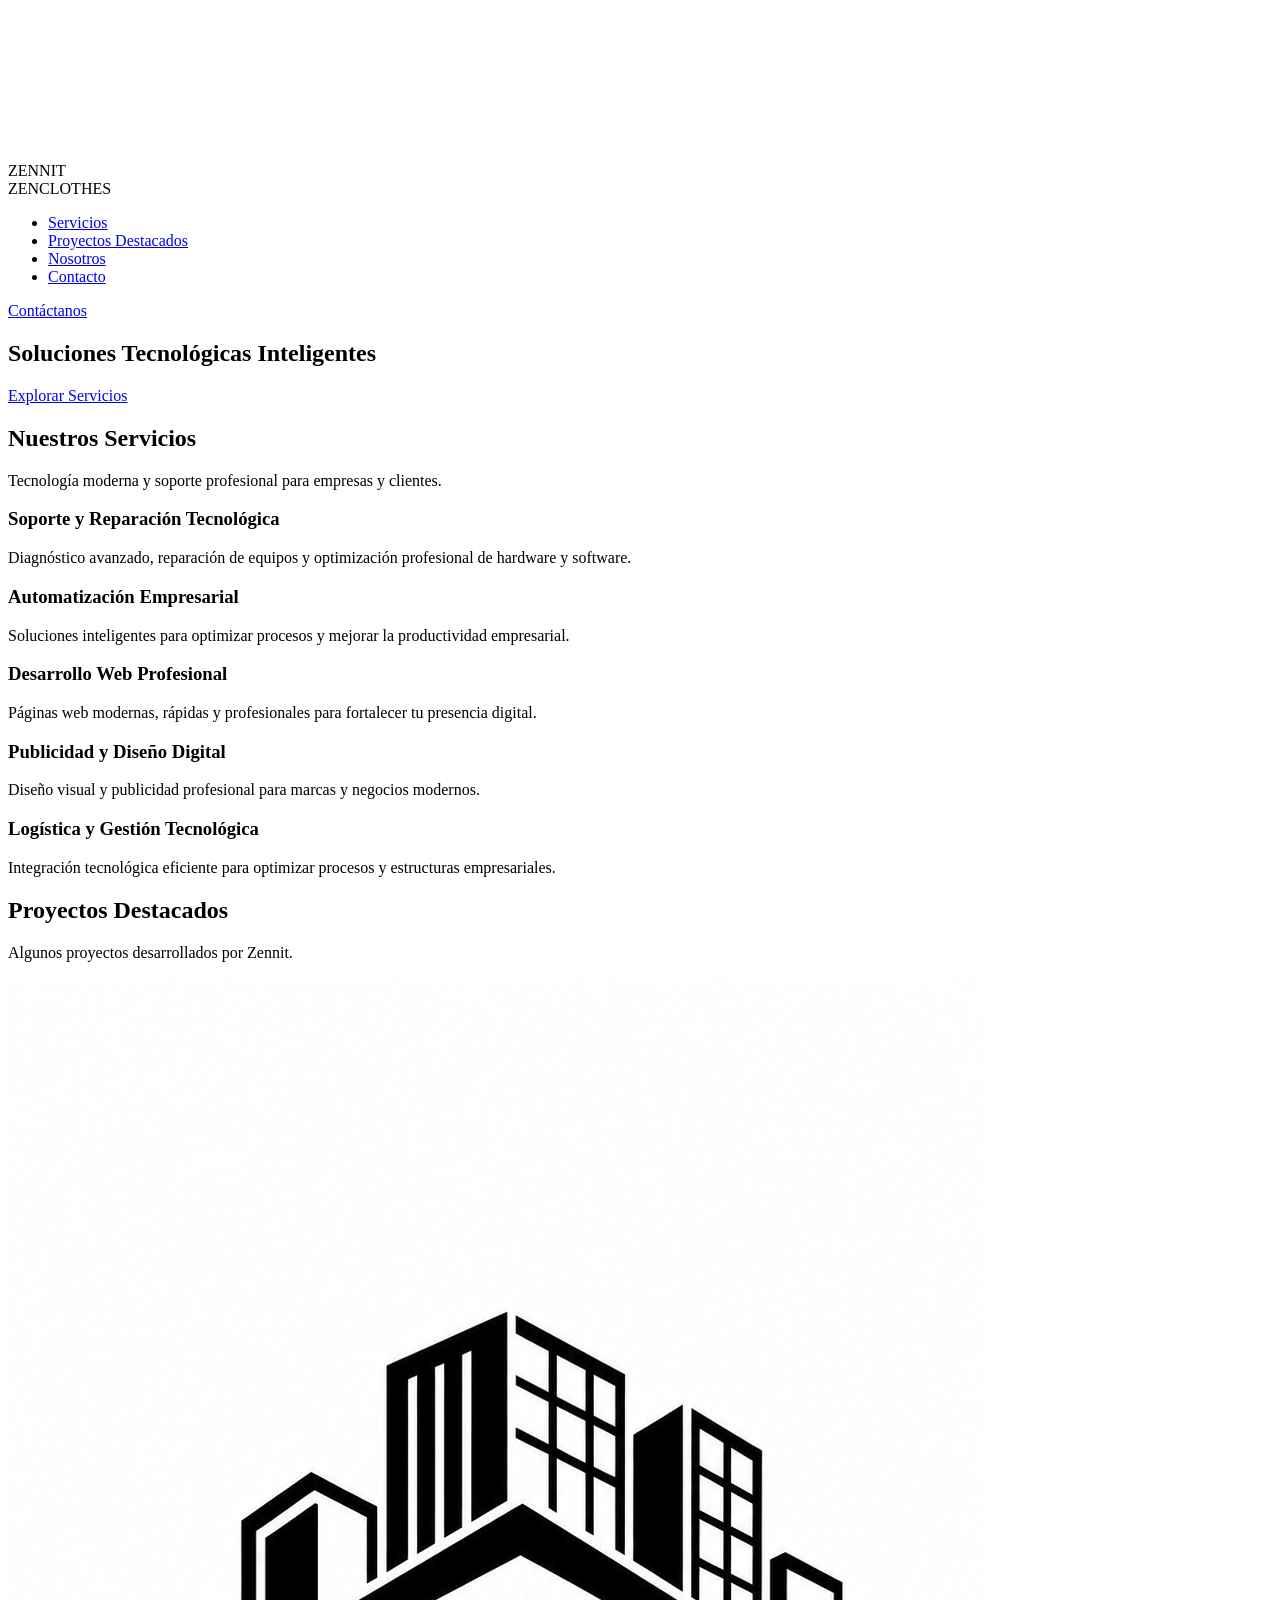
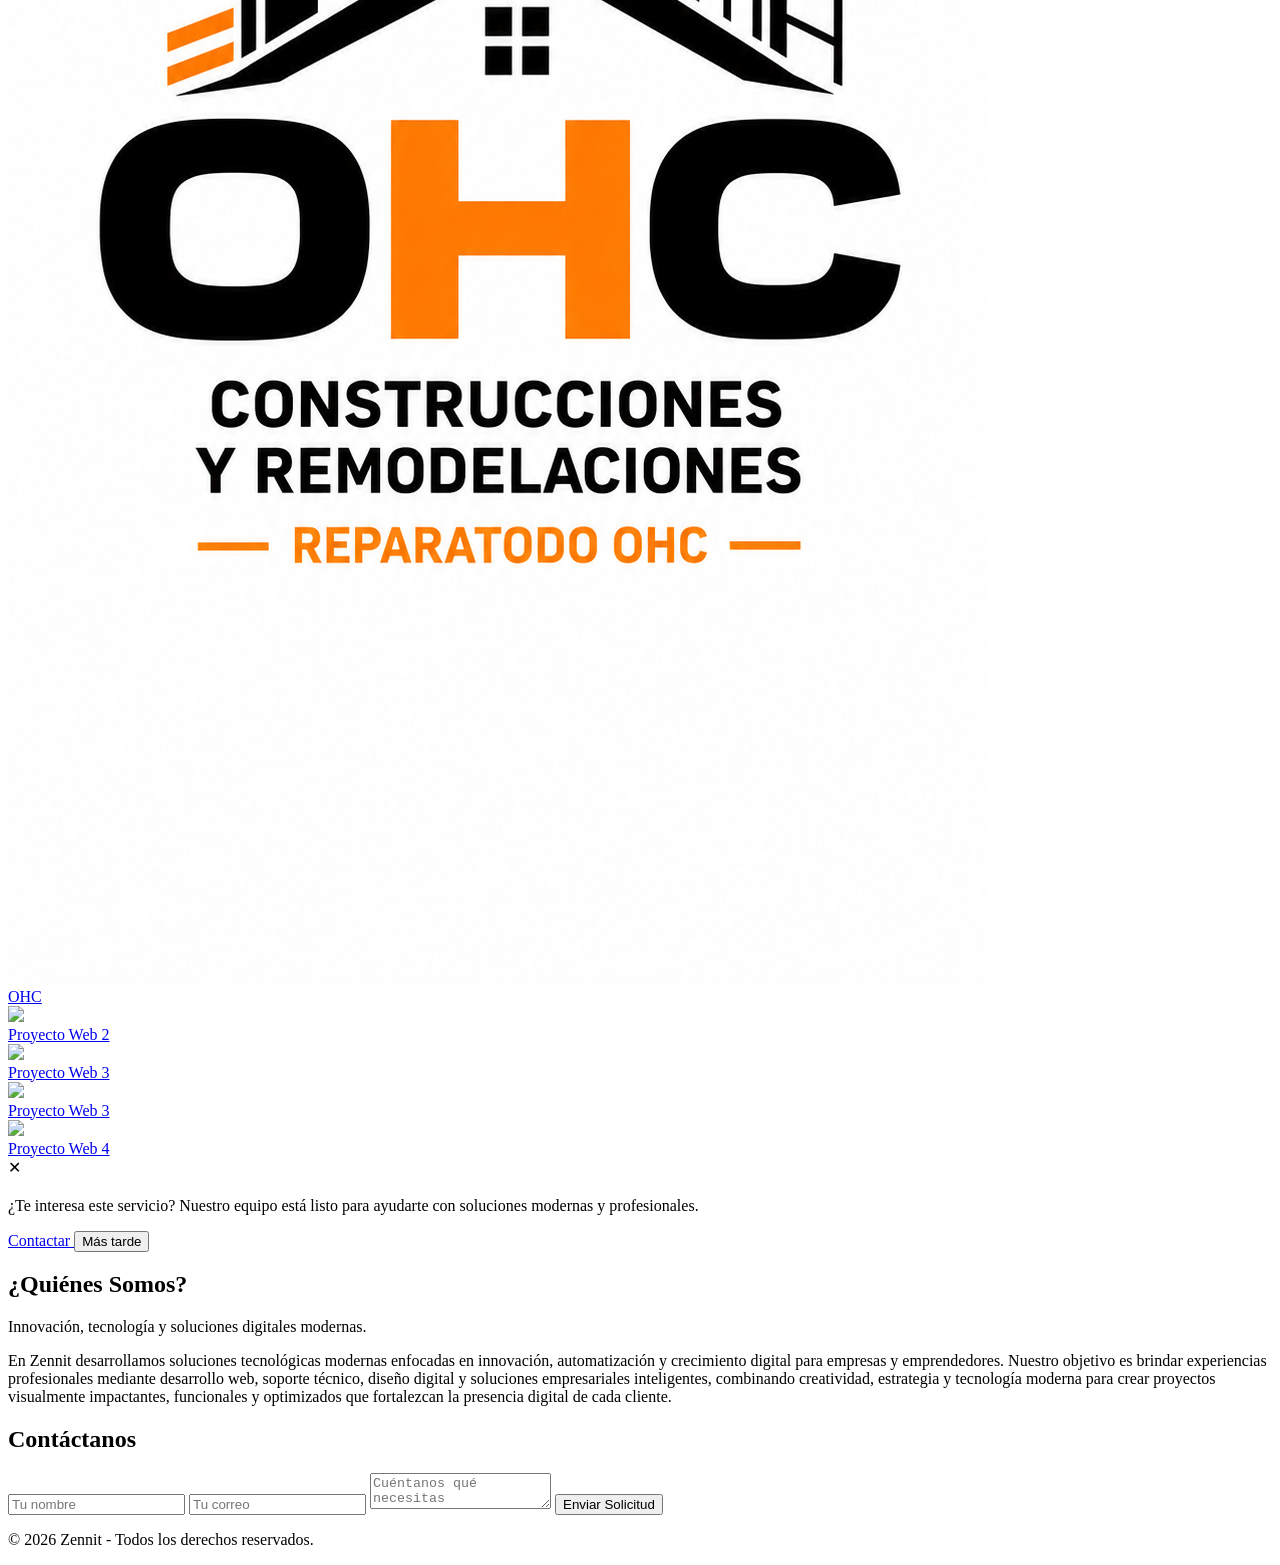
==== index.html @ 2c44a0bd "primer commit" ====
<!DOCTYPE html>
<html lang="es">

<head>
  <meta charset="UTF-8" />
  <meta name="viewport" content="width=device-width, initial-scale=1.0" />

  <title>Zennit | Soluciones Tecnológicas</title>

  <link rel="stylesheet" href="css/STYLE.CSS" />

  <link href="https://fonts.googleapis.com/css2?family=Poppins:wght@300;400;500;600;700&display=swap" rel="stylesheet">
</head>

<body>

  <div id="particles-js"></div>

  <div class="battlefield">

<canvas id="spaceBattle"></canvas>

</div>


  <nav>
    <div class="logos">

  <div class="logo">
    ZEN<span>NIT</span>
  </div>

  <div class="logo clothes-logo">
    ZEN<span>CLOTHES</span>
  </div>

</div>

    <ul>
      <li><a href="#servicios">Servicios</a></li>
      <li><a href="#proyectos">Proyectos Destacados</a></li>
      <li><a href="#nosotros">Nosotros</a></li>
      <li><a href="#contacto">Contacto</a></li>
    </ul>

    <a href="#contacto" class="btn">Contáctanos</a>
  </nav>

  <section class="hero">

    <div class="hero-content">

      <h1>
        Soluciones <span>Tecnológicas</span> Inteligentes
      </h1>


      <a href="#servicios" class="btn">
        Explorar Servicios
      </a>

    </div>

  </section>

  <!-- SERVICIOS -->

  <section id="servicios">

    <h2 class="section-title">
      Nuestros Servicios
    </h2>

    <p class="section-sub">
      Tecnología moderna y soporte profesional para empresas y clientes.
    </p>

    <div class="services">

      <div class="card"
        onclick="openService('Soporte y Reparación Tecnológica')">

        <h3>Soporte y Reparación Tecnológica</h3>

        <p>
          Diagnóstico avanzado, reparación de equipos y optimización profesional de hardware y software.
        </p>

      </div>

      <div class="card"
        onclick="openService('Automatización Empresarial')">

        <h3>Automatización Empresarial</h3>

        <p>
          Soluciones inteligentes para optimizar procesos y mejorar la productividad empresarial.
        </p>

      </div>

      <div class="card"
        onclick="openService('Desarrollo Web Profesional')">

        <h3>Desarrollo Web Profesional</h3>

        <p>
          Páginas web modernas, rápidas y profesionales para fortalecer tu presencia digital.
        </p>

      </div>

      <div class="card"
        onclick="openService('Publicidad y Diseño Digital')">

        <h3>Publicidad y Diseño Digital</h3>

        <p>
          Diseño visual y publicidad profesional para marcas y negocios modernos.
        </p>

      </div>

      <div class="card"
        onclick="openService('Logística y Gestión Tecnológica')">

        <h3>Logística y Gestión Tecnológica</h3>

        <p>
          Integración tecnológica eficiente para optimizar procesos y estructuras empresariales.
        </p>

      </div>

    </div>

  </section>

  <!-- PROYECTOS -->

<section id="proyectos">

  <h2 class="section-title">

    Proyectos <span>Destacados</span>

  </h2>

  <p class="section-sub">

    Algunos proyectos desarrollados por Zennit.

  </p>

  <div class="projects-row">

    <!-- PROYECTO 1 -->

    <a href="https://reparatodoohc.com/"
      target="_blank"
      class="project-item">

      <div class="project-image">

        <img src="img/p1ohc.png">

        <div class="project-title">

          OHC

          <span class="flash"></span>

        </div>

      </div>

    </a>

    <!-- PROYECTO 2 -->

    <a href="https://tupagina2.com"
      target="_blank"
      class="project-item">

      <div class="project-image">

        <img src="img/proyecto2.jpg">

        <div class="project-title">

          Proyecto Web 2

        </div>

      </div>

    </a>

    <!-- PROYECTO 3 -->

    <a href="https://tupagina3.com"
      target="_blank"
      class="project-item">

      <div class="project-image">

        <img src="img/proyecto3.jpg">

        <div class="project-title">

          Proyecto Web 3

        </div>

      </div>

    </a>

    <!-- PROYECTO 4 -->

    <a href="https://tupagina3.com"
      target="_blank"
      class="project-item">

      <div class="project-image">

        <img src="img/proyecto3.jpg">

        <div class="project-title">

          Proyecto Web 3

        </div>

      </div>

    </a>

    <!-- PROYECTO 5 -->

    <a href="https://tupagina4.com"
      target="_blank"
      class="project-item">

      <div class="project-image">

        <img src="img/proyecto4.jpg">

        <div class="project-title">

          Proyecto Web 4

        </div>

      </div>

    </a>

  </div>

</section>


  <!-- MODAL -->

  <div class="service-modal" id="serviceModal">

    <div class="modal-box">

      <span class="close-modal"
        onclick="closeModal()">✕</span>

      <h2 id="serviceTitle"></h2>

      <p>
        ¿Te interesa este servicio?
        Nuestro equipo está listo para ayudarte con soluciones modernas y profesionales.
      </p>

      <div class="modal-buttons">

        <a id="whatsappBtn"
          href="#"
          target="_blank"
          class="modal-btn">

          Contactar

        </a>

        <button class="modal-btn secondary"
          onclick="closeModal()">

          Más tarde

        </button>

      </div>

    </div>

  </div>

  <!-- NOSOTROS -->

<section id="nosotros">

  <h2 class="section-title">
    ¿Quiénes <span>Somos?</span>
  </h2>

  <p class="section-sub">
    Innovación, tecnología y soluciones digitales modernas.
  </p>

  <div class="about-simple">

    <p>
      En <span>Zennit</span> desarrollamos soluciones tecnológicas modernas enfocadas en innovación, automatización y crecimiento digital para empresas y emprendedores. Nuestro objetivo es brindar experiencias profesionales mediante desarrollo web, soporte técnico, diseño digital y soluciones empresariales inteligentes, combinando creatividad, estrategia y tecnología moderna para crear proyectos visualmente impactantes, funcionales y optimizados que fortalezcan la presencia digital de cada cliente.
    </p>

  </div>

</section>

  <!-- CONTACTO -->

  <section id="contacto">

    <h2 class="section-title">
      Contácta<span>nos</span>
    </h2>

    <div class="contact-box">

      <form id="contactForm">

        <input type="text"
          id="nombre"
          placeholder="Tu nombre"
          required>

        <input type="email"
          id="correo"
          placeholder="Tu correo"
          required>

        <textarea
          id="mensaje"
          placeholder="Cuéntanos qué necesitas"
          required></textarea>

        <button class="btn" type="submit">
          Enviar Solicitud
        </button>

      </form>

    </div>

  </section>

  <footer>
    <p>© 2026 Zennit - Todos los derechos reservados.</p>
  </footer>

  <script src="https://cdn.jsdelivr.net/particles.js/2.0.0/particles.min.js"></script>

  <script src="js/script.js"></script>

</body>

</html>
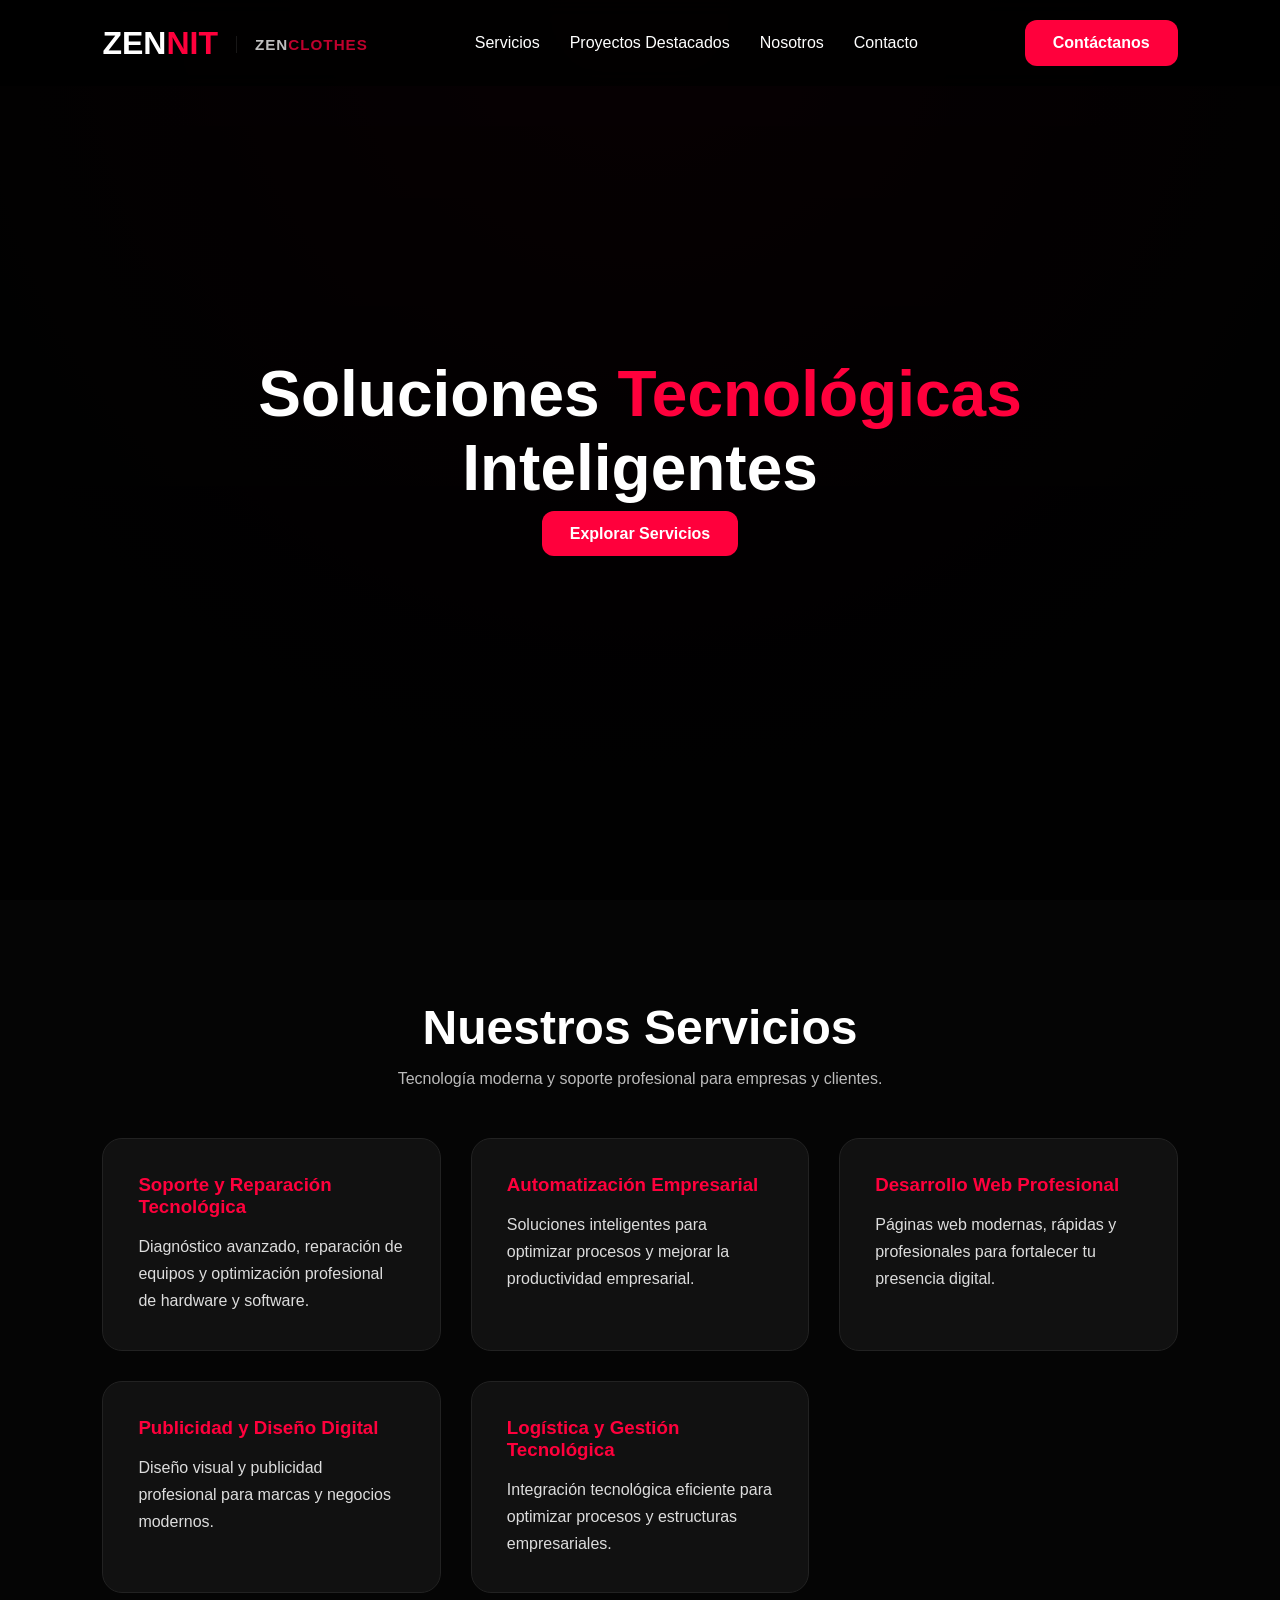
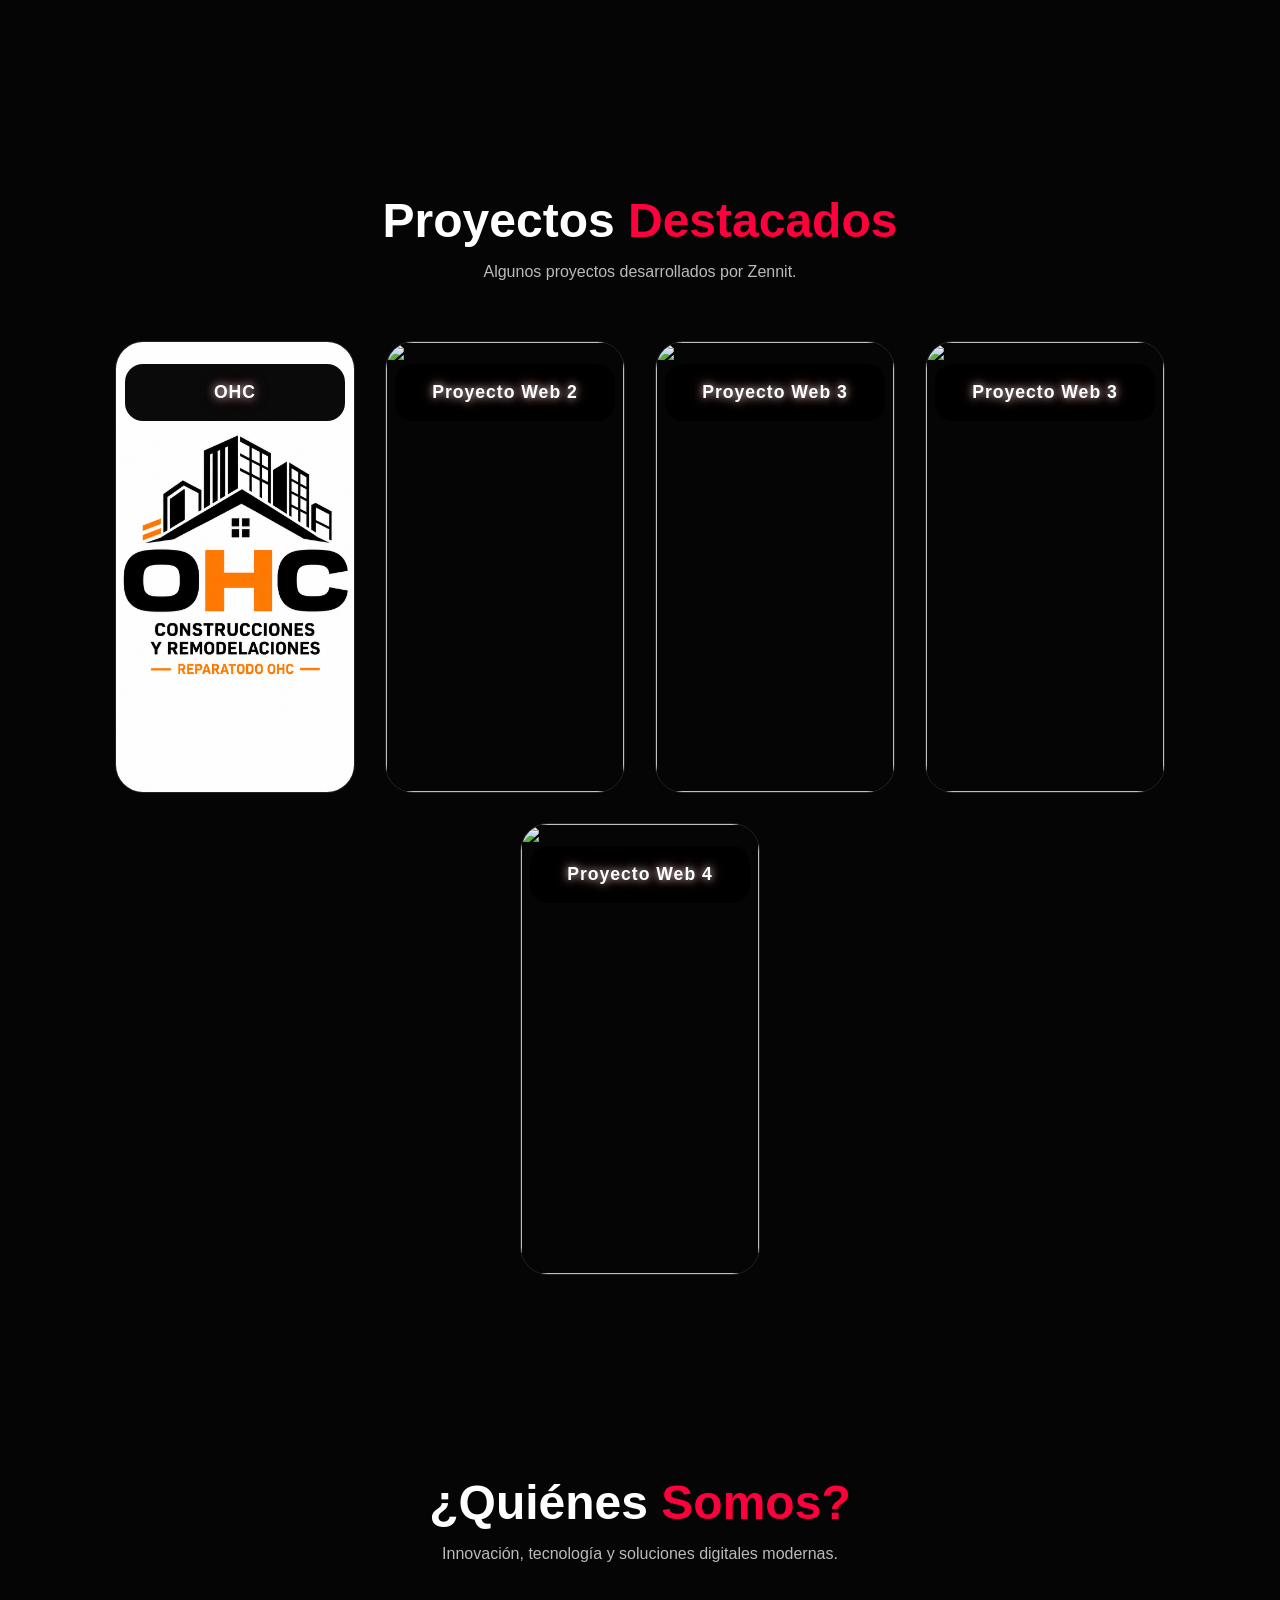
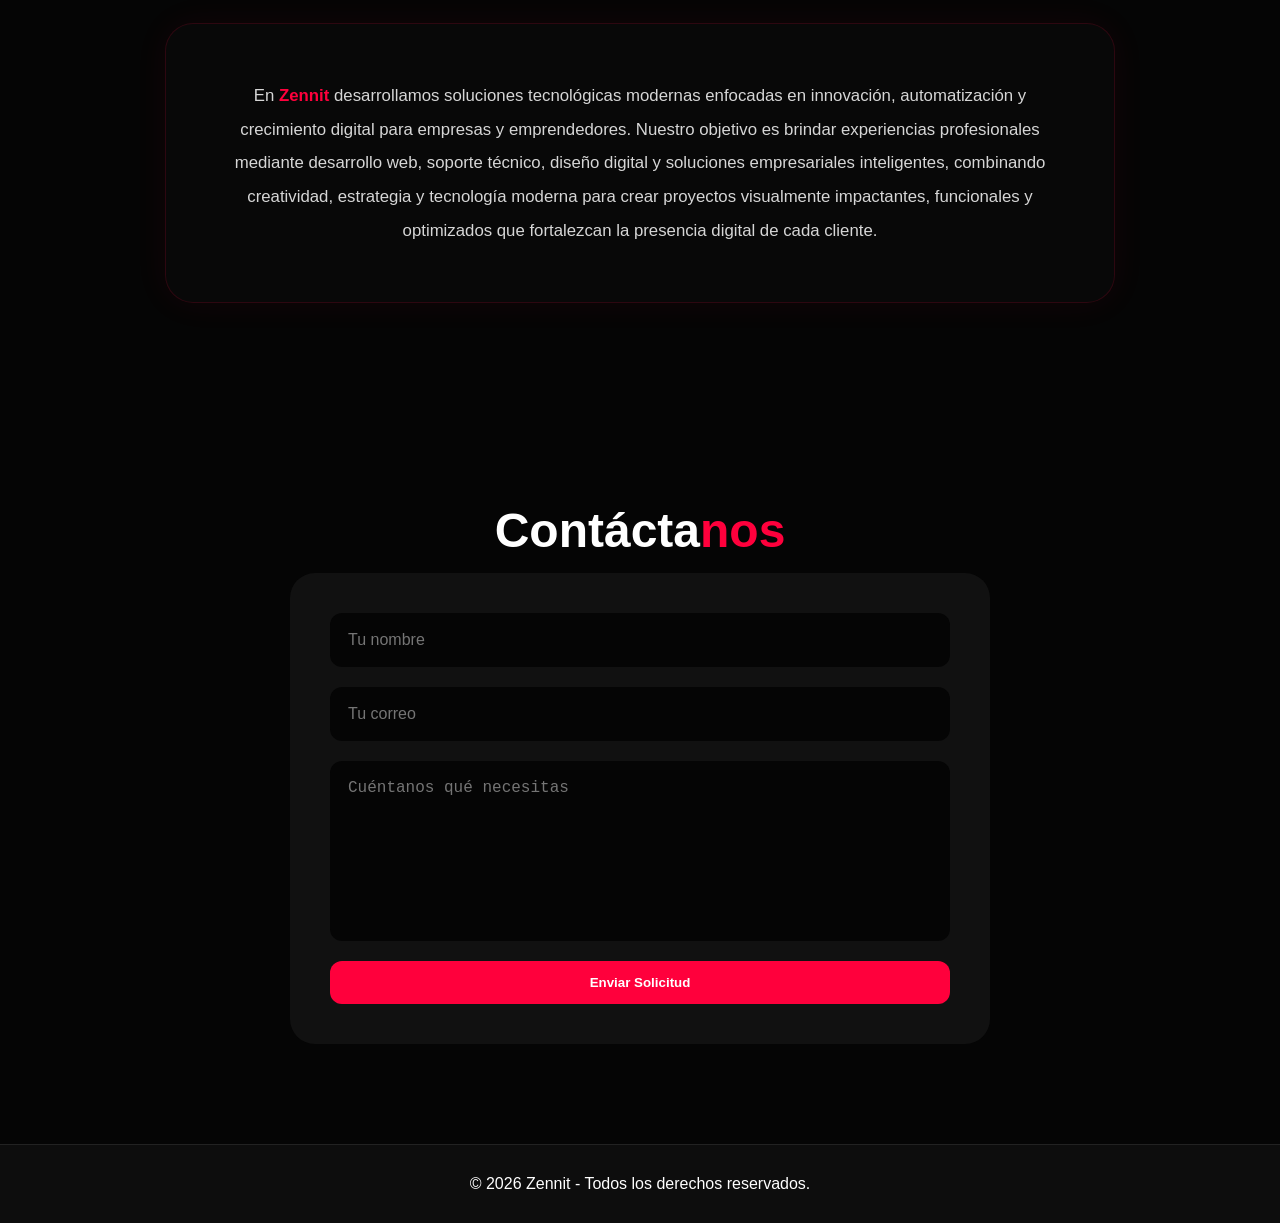
==== commit 658e1327: "cambiosss" ====
--- a/index.html
+++ b/index.html
@@ -7,7 +7,7 @@
 
   <title>Zennit | Soluciones Tecnológicas</title>
 
-  <link rel="stylesheet" href="css/STYLE.CSS" />
+  <link rel="stylesheet" href="css/style.css" />
 
   <link href="https://fonts.googleapis.com/css2?family=Poppins:wght@300;400;500;600;700&display=swap" rel="stylesheet">
 </head>
@@ -16,11 +16,11 @@
 
   <div id="particles-js"></div>
 
-  <div class="battlefield">
-
-<canvas id="spaceBattle"></canvas>
-
+  <!--
+<div class="battlefield">
+  <canvas id="spaceBattle"></canvas>
 </div>
+-->
 
 
   <nav>
@@ -366,7 +366,7 @@
 
   <script src="https://cdn.jsdelivr.net/particles.js/2.0.0/particles.min.js"></script>
 
-  <script src="js/script.js"></script>
+   <script src="js/script.js"></script>
 
 </body>
 
--- a/css/style.css
+++ b/css/style.css
@@ -0,0 +1,575 @@
+*{
+  margin:0;
+  padding:0;
+  box-sizing:border-box;
+}
+
+html{
+  scroll-behavior:smooth;
+}
+
+body{
+  font-family:'Poppins',sans-serif;
+  background:#050505;
+  color:white;
+}
+
+nav{
+  width:100%;
+  padding:20px 8%;
+  display:flex;
+  justify-content:space-between;
+  align-items:center;
+  position:fixed;
+  top:0;
+  z-index:100;
+  background:rgba(0,0,0,0.7);
+  backdrop-filter:blur(10px);
+}
+
+.logo{
+  font-size:2rem;
+  font-weight:700;
+}
+
+.logo span{
+  color:#ff003c;
+}
+
+nav ul{
+  display:flex;
+  gap:30px;
+  list-style:none;
+}
+
+nav a{
+  color:white;
+  text-decoration:none;
+}
+
+.btn{
+  background:#ff003c;
+  color:white;
+  padding:14px 28px;
+  border-radius:12px;
+  text-decoration:none;
+  border:none;
+  cursor:pointer;
+  font-weight:600;
+  transition:0.3s;
+}
+
+.btn:hover{
+  transform:translateY(-3px);
+  box-shadow:0 0 20px rgba(255,0,60,0.4);
+}
+
+.hero{
+  min-height:100vh;
+  display:flex;
+  align-items:center;
+  justify-content:center;
+  text-align:center;
+  padding:120px 8%;
+  background:
+  linear-gradient(rgba(0,0,0,0.7),rgba(0,0,0,0.8)),
+  url('https://images.unsplash.com/photo-1518770660439-4636190af475?q=80&w=1600&auto=format&fit=crop');
+  background-size:cover;
+  background-position:center;
+}
+
+.hero-content{
+  max-width:900px;
+}
+
+.hero h1{
+  font-size:4rem;
+  margin-bottom:20px;
+}
+
+.hero span{
+  color:#ff003c;
+}
+
+.hero p{
+  line-height:1.8;
+  margin-bottom:30px;
+}
+
+section{
+  padding:100px 8%;
+}
+
+.section-title{
+  text-align:center;
+  font-size:3rem;
+  margin-bottom:15px;
+}
+
+.section-title span{
+  color:#ff003c;
+}
+
+.section-sub{
+  text-align:center;
+  margin-bottom:50px;
+  color:#bbb;
+}
+
+.services{
+  display:grid;
+  grid-template-columns:repeat(auto-fit,minmax(280px,1fr));
+  gap:30px;
+}
+
+.card{
+  background:#111;
+  padding:35px;
+  border-radius:20px;
+  cursor:pointer;
+  transition:0.4s;
+  border:1px solid #222;
+}
+
+.card:hover{
+  transform:translateY(-10px);
+  border-color:#ff003c;
+  box-shadow:0 0 30px rgba(255,0,60,0.2);
+}
+
+.card h3{
+  color:#ff003c;
+  margin-bottom:15px;
+}
+
+.card p{
+  color:#ddd;
+  line-height:1.7;
+}
+
+/* CONTACTO */
+
+.contact-box{
+  max-width:700px;
+  margin:auto;
+  background:#111;
+  padding:40px;
+  border-radius:25px;
+}
+
+.contact-box form{
+  display:flex;
+  flex-direction:column;
+  gap:20px;
+}
+
+.contact-box input,
+.contact-box textarea{
+  background:#050505;
+  border:none;
+  padding:18px;
+  border-radius:12px;
+  color:white;
+  font-size:1rem;
+}
+
+.contact-box textarea{
+  min-height:180px;
+  resize:none;
+}
+
+/* FOOTER */
+
+footer{
+  padding:30px;
+  text-align:center;
+  background:#0d0d0d;
+  border-top:1px solid #222;
+}
+
+/* MODAL */
+
+.service-modal{
+  position:fixed;
+  inset:0;
+  background:rgba(0,0,0,0.8);
+  backdrop-filter:blur(8px);
+  display:flex;
+  align-items:center;
+  justify-content:center;
+  opacity:0;
+  visibility:hidden;
+  transition:0.4s;
+  z-index:999;
+}
+
+.service-modal.active{
+  opacity:1;
+  visibility:visible;
+}
+
+.modal-box{
+  width:90%;
+  max-width:500px;
+  background:#111;
+  border-radius:25px;
+  padding:40px;
+  position:relative;
+  border:1px solid rgba(255,0,60,0.3);
+  animation:showModal 0.4s ease;
+}
+
+@keyframes showModal{
+  from{
+    opacity:0;
+    transform:translateY(40px) scale(0.8);
+  }
+
+  to{
+    opacity:1;
+    transform:translateY(0) scale(1);
+  }
+}
+
+.modal-box h2{
+  color:#ff003c;
+  margin-bottom:20px;
+}
+
+.modal-box p{
+  line-height:1.8;
+  color:#ddd;
+}
+
+.close-modal{
+  position:absolute;
+  top:15px;
+  right:20px;
+  cursor:pointer;
+  font-size:1.3rem;
+}
+
+.modal-buttons{
+  display:flex;
+  gap:15px;
+  margin-top:30px;
+}
+
+.modal-btn{
+  flex:1;
+  text-align:center;
+  padding:14px;
+  border-radius:12px;
+  background:#ff003c;
+  color:white;
+  text-decoration:none;
+  font-weight:600;
+}
+
+.modal-btn.secondary{
+  background:#222;
+}
+
+/* ===== FONDO PARTICULAS ===== */
+
+#particles-js{
+  position: fixed;
+
+  width: 100%;
+  height: 100%;
+
+  top: 0;
+  left: 0;
+
+  z-index: -1;
+
+  background:
+  radial-gradient(circle at top,
+  #1a0008 0%,
+  #050505 70%);
+}
+
+/* ========================= */
+/* SPACE BATTLE */
+/* ========================= */
+
+#spaceBattle{
+  position: fixed;
+
+  top: 0;
+  left: 0;
+
+  width: 100%;
+  height: 100%;
+
+  z-index: -1;
+
+  pointer-events: none;
+}
+
+/* ========================= */
+/* PROYECTOS */
+/* ========================= */
+
+.projects-row{
+
+  display:flex;
+
+  justify-content:center;
+
+  gap:30px;
+
+  flex-wrap:wrap;
+
+  margin-top:60px;
+
+}
+
+/* ITEM */
+
+.project-item{
+
+  width:240px;
+
+  text-decoration:none;
+
+}
+
+/* CONTENEDOR */
+
+.project-image{
+
+  position:relative;
+
+  overflow:hidden;
+
+  border-radius:22px;
+
+  border:1px solid #222;
+
+  transition:0.4s;
+
+}
+
+/* IMAGEN */
+
+.project-image{
+
+  position:relative;
+
+  overflow:hidden;
+
+  border-radius:28px;
+
+  border:1px solid #222;
+
+  transition:0.4s;
+
+}
+
+.project-image img{
+
+  width:100%;
+
+  height:450px;
+
+  object-fit:cover;
+
+  object-position:top;
+
+  display:block;
+
+  transition:0.4s;
+
+}
+
+/* TITULO */
+
+.project-title{
+
+  position:absolute;
+
+  top:22px;
+
+  left:50%;
+
+  transform:translateX(-50%);
+
+  min-width:220px;
+
+  text-align:center;
+
+  padding:18px 34px;
+
+  color:white;
+
+  font-weight:700;
+
+  font-size:1.1rem;
+
+  letter-spacing:1px;
+
+  background:
+  rgba(0,0,0,0.96);
+
+  border-radius:18px;
+
+  overflow:visible;
+
+  z-index:2;
+
+  text-shadow:
+
+  0 0 8px rgba(255,255,255,0.9),
+
+  0 0 18px rgba(255,0,60,0.4);
+
+}
+
+/* HOVER */
+
+.project-image:hover{
+
+  transform:
+  translateY(-10px);
+
+  border-color:#ff003c;
+
+  box-shadow:
+
+0 10px 40px rgba(255,0,60,0.08),
+
+}
+
+.project-image:hover img{
+
+  transform:scale(1.05);
+
+}
+
+/* ========================= */
+/* NOSOTROS SIMPLE */
+/* ========================= */
+
+.about-simple{
+
+  max-width:950px;
+
+  margin:auto;
+
+  margin-top:60px;
+
+  background:
+  rgba(10,10,10,0.85);
+
+  border:
+  1px solid rgba(255,0,60,0.15);
+
+  border-radius:28px;
+
+  padding:55px;
+
+  backdrop-filter:blur(10px);
+
+  box-shadow:
+
+  0 0 35px rgba(255,0,60,0.06);
+
+}
+
+.about-simple p{
+
+  color:#d6d6d6;
+
+  line-height:2;
+
+  font-size:1.05rem;
+
+  text-align:center;
+
+}
+
+.about-simple span{
+
+  color:#ff003c;
+
+  font-weight:600;
+
+}
+
+.clothes-logo{
+
+  font-size:1.05rem;
+
+  font-weight:600;
+
+  opacity:0.9;
+
+  padding-left:18px;
+
+  border-left:
+  1px solid rgba(255,255,255,0.12);
+
+  letter-spacing:1px;
+
+  transform:
+  translateY(1px);
+
+  color:white;
+
+}
+
+.clothes-logo span{
+
+  color:#ff003c;
+
+}
+.logos{
+
+  display:flex;
+
+  flex-direction:row;
+
+  align-items:center;
+
+  gap:18px;
+
+  white-space:nowrap;
+
+}
+
+.clothes-logo{
+
+  font-size:0.95rem;
+
+  opacity:0.75;
+
+  padding-left:18px;
+
+  border-left:
+  1px solid rgba(255,255,255,0.12);
+
+  letter-spacing:1px;
+
+  transform:
+  translateY(1px);
+
+}
+
+.clothes-logo{
+
+  transition:0.3s;
+
+  cursor:pointer;
+
+}
+
+.clothes-logo:hover{
+
+  transform:
+  translateY(1px)
+  scale(1.08);
+
+  opacity:1;
+
+}
